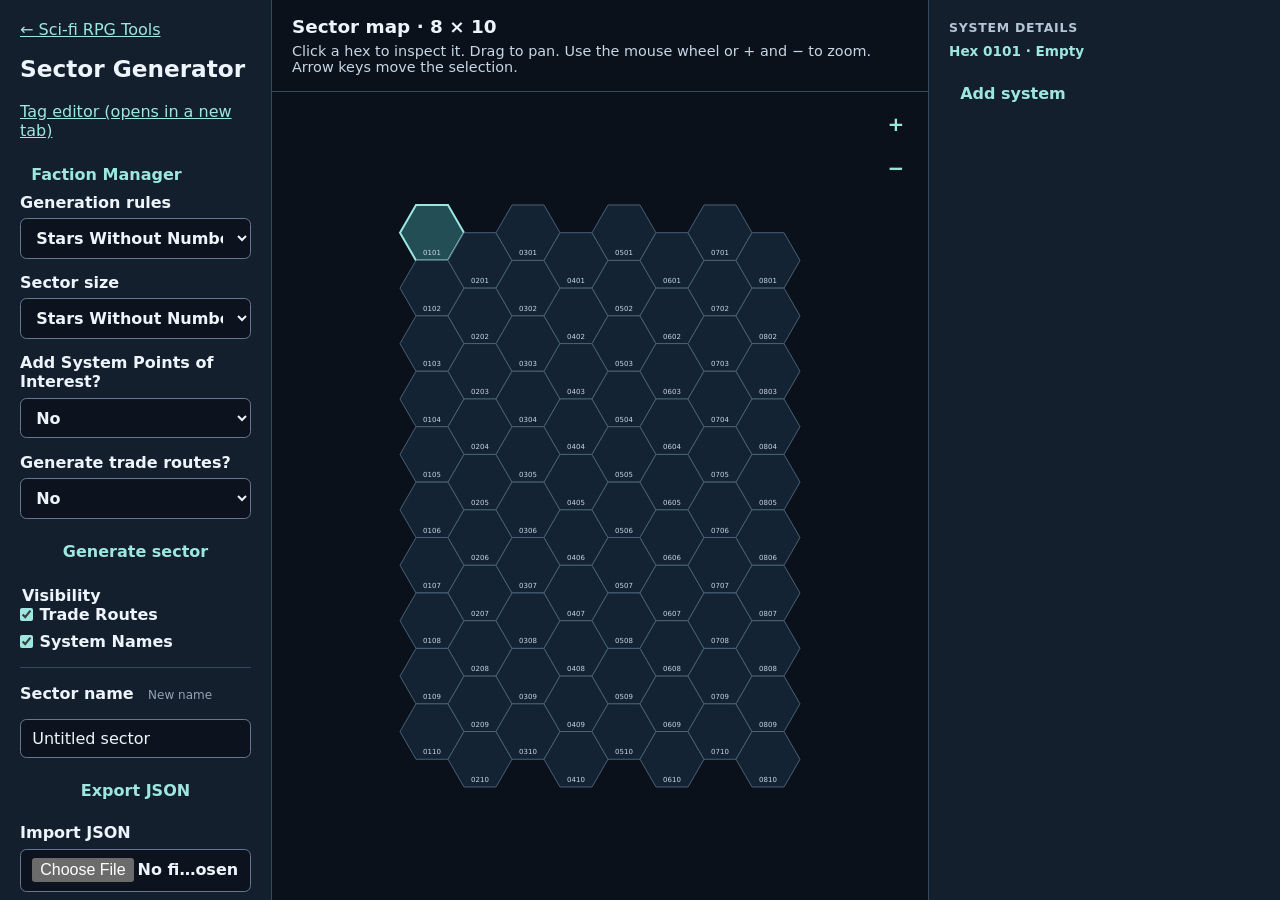
==== sector/index.html @ c00f1d6f "Preview shared faction editor and draft SWN turns" ====
<!doctype html>
<html lang="en">
<meta charset="utf-8">
<meta name="viewport" content="width=device-width, initial-scale=1">
<title>Sector Generator · Sci-fi-RPG-Tools</title>
<link rel="stylesheet" href="../style.css">
<script type="module" src="editor.js"></script>
<main class="sector-workspace">
  <aside class="sector-options" aria-labelledby="sector-title">
    <nav><a href="../">← Sci-fi RPG Tools</a></nav>
    <h1 id="sector-title">Sector Generator</h1>
    <p><a href="tags.html" target="_blank" rel="noopener">Tag editor (opens in a new tab)</a></p>
    <button type="button" id="faction-manager">Faction Manager</button>
    <form id="setup" class="panel">
      <label>Generation rules
        <select id="rules"><option value="swn-revised">Stars Without Number Revised</option><option value="perilous-void">The Perilous Void</option></select>
      </label>
      <label>Sector size
        <select id="size">
          <option value="swn">Stars Without Number · 8 × 10</option>
          <option value="traveller">Traveller subsector · 8 × 10</option>
          <option value="void">The Perilous Void · 10 × 10</option>
          <option value="custom">Custom</option>
        </select>
      </label>
      <fieldset id="custom" hidden aria-describedby="limits">
        <legend>Custom size</legend>
        <label>Width <input id="width" type="number" min="1" max="64" step="1" value="8" required></label>
        <label>Height <input id="height" type="number" min="1" max="64" step="1" value="10" required></label>
        <small id="limits">1–64 whole hexes per side.</small>
      </fieldset>
      <label id="density-control" hidden>Star count
        <select id="density" aria-describedby="density-help">
          <option value="fixed">Fixed · 21–30 stars</option>
          <option value="scaled">Standard SWN density · scale to map size</option>
        </select>
        <small id="density-help"></small>
      </label>
      <label>Add System Points of Interest?
        <select id="system-point-die" data-swn-only>
          <option value="0">No</option>
          <option value="4">D4</option>
          <option value="6">D6</option>
          <option value="8">D8</option>
          <option value="10">D10</option>
          <option value="20">D20</option>
        </select>
      </label>
      <label>Generate trade routes?
        <select id="generate-trade-routes" data-swn-only>
          <option value="no">No</option>
          <option value="yes">Yes</option>
        </select>
      </label>
      <label id="tpv-swn-tags-control" hidden><input id="tpv-swn-tags" type="checkbox"> Add SWN tags</label>
      <label id="tpv-start-control" hidden><input id="tpv-start" type="checkbox" checked> Starting sector</label>
      <button type="submit" id="generate-sector">Generate sector</button>
      <div id="replace-sector" hidden>
        <p>Replace the current sector with a new one?</p>
        <button type="button" id="confirm-generate">Replace and generate</button>
        <button type="button" id="cancel-generate">Cancel</button>
      </div>
      <p id="generation-status" role="status"></p>
    </form>
    <fieldset class="panel map-visibility">
      <legend>Visibility</legend>
      <label><input id="show-trade-routes" type="checkbox" checked> <span id="route-visibility-label">Trade Routes</span></label>
      <label><input id="show-system-names" type="checkbox" checked> System Names</label>
    </fieldset>
    <div class="panel sector-files">
      <div class="sector-name-heading">
        <label for="sector-name">Sector name</label>
        <button id="new-sector-name" type="button" aria-label="New name for sector">New name</button>
      </div>
      <input id="sector-name">
      <button type="button" id="export-sector">Export JSON</button>
      <label>Import JSON <input id="import-sector" type="file" accept=".json,application/json"></label>
      <p id="file-status" role="status"></p>
    </div>
    <p id="storage-message" role="status" hidden>Browser storage is unavailable. Your map may reset when you reload.</p>
  </aside>
  <section class="sector-map" aria-labelledby="map-title">
    <header class="sector-map-header">
      <h2 id="map-title">Sector map</h2>
      <button id="tpv-setting-overview" type="button" hidden>Setting Overview</button>
      <p id="map-help">Click a hex to inspect it. Drag to pan. Use the mouse wheel or + and − to zoom. Arrow keys move the selection.</p>
      <p id="trade-route-key" hidden></p>
    </header>
    <div id="sector-chart-layout">
      <div class="map-stage">
        <div class="map-window">
          <svg id="map" role="group" aria-labelledby="map-title" aria-describedby="map-help" xmlns="http://www.w3.org/2000/svg"></svg>
        </div>
        <div class="map-zoom" role="group" aria-label="Map zoom">
          <button id="zoom-in" type="button" aria-label="Zoom in">+</button>
          <button id="zoom-out" type="button" aria-label="Zoom out">−</button>
        </div>
      </div>
    </div>
    <section id="tpv-profile" hidden></section>
  </section>
  <aside class="sector-details" aria-labelledby="details-title">
    <h2 id="details-title">System details</h2>
    <output id="selection" aria-live="polite"></output>
    <section id="world" aria-label="Selected hex editor"></section>
    <section id="tpv-chart" hidden></section>
  </aside>
</main>
</html>
---- style.css ----
:root {
  color-scheme: dark;
  font-family: system-ui, sans-serif;
  color: #edf4fb;
  background: #0c131e;
}
body { margin: 0; }
main { width: min(92%, 74rem); margin: 2.5rem auto; }
.home { max-width: 48rem; padding-top: 7vh; }
h1 { font-size: clamp(2rem, 5vw, 3.3rem); margin: .75rem 0 1.5rem; }
h2 { margin: 0; font-size: 1.15rem; }
a { color: #9de7e1; }
.tool, .panel {
  border: 1px solid #34495c;
  border-radius: .85rem;
  background: #131f2d;
  padding: 1rem;
}
.tool { display: grid; gap: .65rem; max-width: 24rem; padding: 1.4rem; text-decoration: none; }
.tool strong { font-size: 1.3rem; }
.tool span { color: #c7d6e4; }
.tool:hover { border-color: #9de7e1; }
.panel, fieldset { display: flex; gap: 1rem; flex-wrap: wrap; align-items: end; }
fieldset { border: 1px solid #52667e; border-radius: .4rem; margin: 0; }
fieldset[hidden] { display: none; }
fieldset input { width: 4rem; }
label { display: grid; gap: .4rem; font-weight: 600; }
button, select, input { font: inherit; padding: .55rem .7rem; border-radius: .4rem; }
select, input { background: #0c131e; border: 1px solid #647991; color: inherit; max-width: 100%; }
.sector-workspace button {
  background: transparent;
  color: #9de7e1;
  border: 0;
  font-weight: 600;
  cursor: pointer;
}
.sector-workspace button:hover:enabled,
.sector-workspace button:focus-visible:enabled { background: #243e51; }
:focus-visible { outline: 3px solid #ffe1a0; outline-offset: 3px; }
output { color: #9de7e1; font-weight: 600; }
#map-help { color: #c7d6e4; font-size: .9rem; }
.map-window { overflow: auto; max-height: 66vh; background: #0a111b; border-radius: .35rem; }
svg { display: block; }
.hex { cursor: pointer; }
.hex polygon { stroke: #496176; fill: #142333; }
.hex text { fill: #c7d6e4; font-size: 7px; text-anchor: middle; dominant-baseline: central; pointer-events: none; }
.hex:hover polygon { fill: #243e51; }
.hex[aria-pressed="true"] polygon { fill: #234e56; stroke: #9de7e1; stroke-width: 2; }
#map .hex:focus { outline: none; }
.hex:focus-visible polygon { stroke: #ffe1a0; stroke-width: 3; }

#density-control[hidden] { display: none; }
#density-help { font-weight: 400; }
.hex circle { fill: #9de7e1; pointer-events: none; }
.hex.occupied polygon { fill: #1a3446; }
.hex.occupied[aria-pressed="true"] polygon { fill: #234e56; }

.sector-files { margin-top: 1rem; }
#file-status:empty { display: none; }
#world { margin-top: 1rem; display: grid; grid-template-columns: minmax(0, 1fr); gap: .65rem; justify-items: start; }
#world details { width: 100%; box-sizing: border-box; border: 1px solid #34495c; border-radius: .4rem; padding: .65rem; }
#world summary { cursor: pointer; font-weight: 700; }
#world .edit-field, .move-system { display: flex; flex-wrap: wrap; align-items: end; gap: .55rem; margin: .6rem 0; }
#world textarea { font: inherit; color: inherit; background: #0c131e; border: 1px solid #647991; border-radius: .4rem; padding: .55rem; width: min(26rem, 65vw); }
#world details > button, #world details > details { margin-top: .55rem; }
.move-system p { margin: 0; }

.panel > label, .panel > fieldset, .move-system > label, #world .edit-field > label {
  min-width: 0;
  max-width: 100%;
  box-sizing: border-box;
}
button, select, input, textarea { box-sizing: border-box; max-width: 100%; }
#world .edit-field, .move-system { max-width: 100%; }
#world { overflow-wrap: anywhere; }

@media (max-width: 480px) {
  .panel { display: grid; grid-template-columns: minmax(0, 1fr); }
  .panel label { grid-template-columns: minmax(0, 1fr); }
  .map-window { min-width: 0; }
}

.sector-workspace {
  display: grid;
  grid-template-columns: minmax(13rem, 17rem) minmax(0, 1fr) minmax(17rem, 22rem);
  width: 100%;
  height: 100dvh;
  margin: 0;
  background: #0a111b;
}
.sector-options, .sector-details {
  min-width: 0;
  overflow: auto;
  padding: 1.25rem;
  background: #131f2d;
}
.sector-options { border-inline-end: 1px solid #34495c; }
.sector-details { border-inline-start: 1px solid #34495c; }
.sector-options h1 { font-size: 1.45rem; margin: 1rem 0 1.25rem; }
.sector-options .panel {
  display: grid;
  grid-template-columns: minmax(0, 1fr);
  gap: .9rem;
  padding: 0;
  background: transparent;
  border: 0;
}
.sector-options .sector-files {
  border-top: 1px solid #34495c;
  border-radius: 0;
  padding-top: 1rem;
}
.sector-options label, #world label { min-width: 0; grid-template-columns: minmax(0, 1fr); }
#replace-sector p { margin-top: 0; }
#replace-sector button { margin-bottom: .4rem; }
#generation-status { margin: 0; }
#generation-status:empty { display: none; }
.sector-map {
  min-height: 0;
  display: grid;
  grid-template-rows: auto minmax(0, 1fr);
}
.sector-map-header {
  padding: 1rem 1.25rem;
  border-bottom: 1px solid #34495c;
}
.sector-map-header p { margin: .35rem 0 0; }
.map-stage { position: relative; min-width: 0; min-height: 0; }
.sector-map .map-window {
  position: absolute;
  inset: 0;
  display: flex;
  max-height: none;
  border-radius: 0;
  cursor: grab;
  user-select: none;
}
.sector-map .map-window.is-panning,
.sector-map .map-window.is-panning .hex { cursor: grabbing; }
.sector-map svg { flex: none; margin: auto; }
.map-zoom {
  position: absolute;
  inset-block-start: .75rem;
  inset-inline-end: .75rem;
  display: grid;
  gap: .3rem;
}
.map-zoom button {
  width: 2.5rem;
  height: 2.5rem;
  padding: 0;
  font-size: 1.25rem;
}
.map-zoom button:disabled { opacity: .55; cursor: default; }
.sector-details #selection { display: block; margin-top: .5rem; overflow-wrap: anywhere; }
.sector-details #world textarea { max-width: 100%; }

@media (max-width: 68rem) {
  .sector-workspace { grid-template-columns: 13rem minmax(0, 1fr) 17rem; }
  .sector-options, .sector-details { padding: 1rem; }
}

@media (max-width: 58rem) {
  .sector-workspace { grid-template-columns: minmax(0, 1fr); height: auto; }
  .sector-options, .sector-details { border-inline: 0; }
  .sector-map { height: 65vh; min-height: 20rem; }
}

#world h3 { margin: 0 0 .35rem; font-size: 1.45rem; }
#world small { color: #b5c5d4; }
:is(#world, .tpv-world-locations) .inspector-group { padding: 0; border: 0; border-radius: 0; }
:is(#world, .tpv-world-locations) .inspector-group summary {
  display: flex;
  align-items: baseline;
  gap: .5rem;
  padding: .6rem 0;
  border-bottom: 1px solid #34495c;
}
.inspector-group summary::before { content: "+"; color: #9de7e1; }
.inspector-group[open] summary::before { content: "−"; }
.inspector-group summary small { margin-inline-start: auto; font-weight: 400; }
.inspector-group ul { list-style: none; margin: 0; padding: 0; }
#world .inspector-entry {
  display: grid;
  gap: .2rem;
  width: 100%;
  padding: .7rem .55rem;
  border: 0;
  text-align: start;
  color: #edf4fb;
}
.inspector-entry small { font-weight: 400; }
#world .inspector-back { padding: .25rem .4rem; }
#world .inspector-fields { min-width: 0; width: 100%; }
#world .inspector-fields > button { margin: .4rem .4rem .4rem 0; }

#world .planet-tags { margin: 1rem 0; }
#world .planet-tags article + article {
  border-block-start: 1px solid #34495c;
  margin-block-start: 1rem;
}
#world .planet-tags h4 { margin: .8rem 0 .4rem; font-size: 1.1rem; }
#world .planet-tags h5 { margin: .85rem 0 .25rem; font-size: .9rem; }
#world .planet-tags p, #world .planet-tags ul { line-height: 1.55; margin: .35rem 0 .65rem; }
#world .planet-tags ul { padding-inline-start: 1.35rem; }
#world .planet-tags li + li { margin-block-start: .2rem; }

#world .edit-field.has-reroll {
  display: grid;
  grid-template-columns: auto minmax(0, 1fr);
  align-items: baseline;
  gap: .2rem .55rem;
}
#world .has-reroll :is(input, select) { grid-column: 1 / -1; min-width: 0; }
:is(#world, .tpv-world-locations) .reroll-action {
  justify-self: start;
  padding: .15rem .35rem;
  color: #92a3b3;
  font-size: .75rem;
  font-weight: 400;
}
:is(#world, .tpv-world-locations) .reroll-action:hover,
:is(#world, .tpv-world-locations) .reroll-action:focus-visible { color: #edf4fb; }

.sector-details > h2 {
  color: #b5c5d4;
  font-size: .78rem;
  font-weight: 600;
  letter-spacing: .06em;
  text-transform: uppercase;
}
.sector-details #selection { font-size: .85rem; }
#world h3 { font-size: 1.65rem; line-height: 1.2; }
#world .inspector-group summary span { font-size: 1.05rem; font-weight: 700; }
#world .inspector-group summary small { font-size: .75rem; }
#world .inspector-entry { font-size: .94rem; font-weight: 400; }
#world .inspector-entry small { font-size: .78rem; }
#world .inspector-controls > summary { font-size: .88rem; }

.inspector-header, .tpv-area-details {
  width: 100%;
  padding-bottom: .55rem;
  border-bottom: 1px solid #34495c;
}
.tpv-area-details { margin-bottom: .55rem; }
.inspector-commands {
  display: flex;
  flex-wrap: wrap;
  gap: .25rem;
  margin-block: .45rem;
}
#world .inspector-commands button { padding: .35rem .55rem; font-size: .85rem; }
#world .inspector-commands[hidden] { display: none; }
#world .inspector-commands button + button { border-inline-start: 1px solid #34495c; }
.inspector-status { margin: .35rem 0; font-size: .85rem; }
.inspector-status:empty { display: none; }
.inspector-attributes {
  display: grid;
  grid-template-columns: minmax(5.5rem, 2fr) minmax(0, 3fr);
  gap: .65rem .8rem;
  margin: .8rem 0 1rem;
  font-size: .9rem;
}
.inspector-attributes dt { font-weight: 600; }
.inspector-attributes dd { margin: 0; color: #c7d6e4; }
.inspector-description { white-space: pre-wrap; line-height: 1.55; font-size: .9rem; }
#world .inspector-fields .inspector-group + .inspector-group { margin-block-start: .65rem; }

.sector-name-heading { display: flex; align-items: baseline; flex-wrap: wrap; gap: .55rem; }
#new-sector-name { padding: .15rem .35rem; color: #92a3b3; font-size: .75rem; font-weight: 400; }

#world .reroll-action:disabled { opacity: .55; cursor: default; }

.trade-routes { pointer-events: none; }
.trade-routes line {
  stroke: #eab66d;
  stroke-width: 2;
  stroke-dasharray: 5 4;
}
#trade-route-key { color: #edc68f; font-size: .85rem; }

.sector-options .map-visibility { margin-top: 1rem; gap: .55rem 1rem; }
.map-visibility legend { font-weight: 600; }
.map-visibility label, #tpv-start-control:not([hidden]), #tpv-swn-tags-control:not([hidden]) { display: flex; align-items: center; }
.map-visibility input, #tpv-start, #tpv-swn-tags { width: auto; margin: 0; accent-color: #9de7e1; }
.hex-system-name { pointer-events: none; }
.hex-system-name div {
  overflow: hidden;
  text-overflow: ellipsis;
  white-space: nowrap;
  text-align: center;
  color: #edf4fb;
  font-size: 8px;
  line-height: 11px;
  text-shadow: 0 1px 2px #0c131e;
}
.hide-system-names .hex-system-name,
.hide-trade-routes .trade-routes { display: none; }

.trade-routes .highlighted-route { stroke: #ffe1a0; stroke-width: 4; }
.inspector-trade-routes { list-style: none; padding: 0; }
.inspector-trade-routes li + li { margin-top: .45rem; }
.trade-route-actions { display: flex; gap: .25rem; }
.trade-route-actions button { font-size: .85rem; }

.sector-options label[hidden], .tpv-map [hidden] { display: none; }
#sector-chart-layout:not([hidden]) {
  min-height: 0;
  display: grid;
  grid-template-rows: minmax(0, 1fr);
}
.tpv-map:has(#sector-chart-layout[hidden]) { grid-template-rows: minmax(0, 1fr); }
#world:has(> .tpv-jump-routes) { margin-top: .55rem; gap: .45rem; }
#world:has(> .tpv-jump-routes) > :is(h3, p) { margin: 0; }
.tpv-jump-routes h4 { margin: .35rem 0 .55rem; }
#tpv-chart {
  max-height: 50vh;
  overflow: auto;
  margin-top: .65rem;
  border-top: 1px solid #52667e;
}
#tpv-chart h3 { margin: .65rem 0 .35rem; }
#tpv-chart table { width: 100%; border-collapse: collapse; text-align: start; }
#tpv-chart td, #tpv-chart th { padding: .35rem; border-bottom: 1px solid #34495c; }
#tpv-profile { min-height: 0; overflow: auto; }
#tpv-chart tr:has(button[aria-current="true"]) { background: #233e50; }
#tpv-chart tr:has(button[aria-current="true"]) td:first-child { box-shadow: inset 3px 0 #9de7e1; }
.tpv-feature-mark { pointer-events: none; }
#tpv-profile { padding: 1rem; }
.tpv-map table { width: 100%; border-collapse: collapse; text-align: left; }
.tpv-map td, .tpv-map th { border-bottom: 1px solid #34495c; padding: .4rem; }
.tpv-orbits {
  display: flex;
  overflow-x: auto;
  margin-block: 1rem;
  background: radial-gradient(ellipse at left, #36285b, #0a111b 65%);
}
.tpv-orbits section { flex: 1 0 6.8rem; border-right: 1px dashed #52667e; padding: .5rem; }
.tpv-orbits h3 { font-size: .85rem; margin: .25rem 0 .75rem; }
.tpv-orbit-marker { display: grid; justify-items: center; gap: .35rem; width: 100%; overflow-wrap: anywhere; }
.tpv-body { display: block; width: 2rem; aspect-ratio: 1; border-radius: 50%; }
.tpv-planet, .tpv-moon {
  background:
    radial-gradient(circle at 28% 24%, #ffffffa6, transparent 43%),
    radial-gradient(circle at 30% 28%, transparent 30%, #080b19e8 94%),
    var(--world-colour, #518097);
  box-shadow: inset -.2rem -.2rem .4rem #111827;
}
.tpv-size-tiny { width: .8rem; }
.tpv-size-small { width: 1.15rem; }
.tpv-size-medium { width: 1.65rem; }
.tpv-size-large { width: 2.25rem; }
.tpv-size-huge { width: 2.8rem; }
.tpv-giant { width: 3.3rem; background: repeating-linear-gradient(15deg, #c28052, #f3c88c 5px, #6f484c 10px); }
/* Draw the station's solar wings and docking hub as a compact illustration. */
.tpv-station {
  position: relative;
  width: 3.35rem;
  aspect-ratio: 2;
  border-radius: 0;
  background: linear-gradient(#b4c7d4, #506b80) center / 94% 12% no-repeat;
}
.tpv-station::before {
  content: "";
  position: absolute;
  inset: 27% 0;
  background:
    repeating-linear-gradient(90deg, transparent 0 4px, #a2cde0 4px 5px),
    linear-gradient(#6387ad, #263e76);
  clip-path: polygon(0 0, 34% 0, 34% 100%, 0 100%, 0 0,
    66% 0, 100% 0, 100% 100%, 66% 100%, 66% 0);
}
.tpv-station::after {
  content: "";
  position: absolute;
  inset: 3% 36%;
  border-radius: 38%;
  border: 1px solid #ced8df;
  background:
    linear-gradient(#a6e8ff, #a6e8ff) center / 46% 13% no-repeat,
    linear-gradient(110deg, #dce7eb, #5e788a 52%, #243547);
}
.tpv-ringed { position: relative; }
.tpv-ringed::before,
.tpv-ringed::after {
  content: "";
  position: absolute;
  inset: 32% -24%;
  border: 2px solid #dcc7a8;
  border-radius: 50%;
  transform: rotate(-22deg);
  pointer-events: none;
}
.tpv-ringed::before { clip-path: polygon(0 0, 20% 0, 20% 100%, 0 100%, 0 0,
  80% 0, 100% 0, 100% 100%, 80% 100%, 80% 0); }
.tpv-ringed::after { clip-path: inset(50% 0 0); }
.tpv-multiple-rings::before,
.tpv-multiple-rings::after { border: 3px double #dcc7a8; }
.tpv-asteroid { background: radial-gradient(circle at 20% 30%, #8fa1ae 14%, transparent 16%),
  radial-gradient(circle at 62% 46%, #8791a2 19%, transparent 21%),
  radial-gradient(circle at 35% 72%, #586471 13%, transparent 15%); }
.tpv-phenomenon { border: 3px dotted #bd9ff5; box-shadow: 0 0 .7rem #ac75e3; }
.hex.tpv-nebula-coverage:not([aria-pressed="true"]) polygon { fill: #302452; }
.hex[data-system-status="Wild"] { --tpv-system-fill: #1a3446; }
.hex[data-system-status="Frontier"] { --tpv-system-fill: #254b63; }
.hex[data-system-status="Core"] { --tpv-system-fill: #30627f; }
.hex.occupied[data-system-status] polygon { fill: var(--tpv-system-fill); }
.tpv-orbit-star { background: radial-gradient(circle at 50% 75%, #bd713a, transparent 55%); }
.trade-routes .tpv-jump-1 line, .trade-routes .tpv-jump-2 { stroke-dasharray: none; }


:is(#world .tpv-detail-fields, .tpv-world-locations) .inspector-group summary span { font-size: 1.15rem; }
:is(#world .tpv-detail-fields, .tpv-world-locations) dd > small {
  display: block;
  margin-top: .25rem;
  line-height: 1.4;
}
:is(#world .tpv-detail-fields, .tpv-world-locations) dd { overflow-wrap: anywhere; }

:is(#world .tpv-detail-fields, .tpv-world-locations) h4 { margin: 1.15rem 0 .25rem; font-size: 1.4rem; }

.tpv-planet-station {
  position: relative;
  display: grid;
  place-items: center;
  min-width: 4.25rem;
  min-height: 2.6rem;
  padding-inline: .6rem;
}
.tpv-planet-station::before {
  content: "";
  position: absolute;
  inset: 18% 3%;
  border: 1px dashed #9db4c7;
  border-radius: 50%;
  transform: rotate(-22deg);
}
.tpv-planet-station > .tpv-station {
  position: absolute;
  inset: 8% 0 auto auto;
  width: 1.65rem;
  transform: rotate(-22deg);
}

.hex .tpv-home-ring { fill: none; stroke: #f1cc87; stroke-width: 1; }
.tpv-setting-society {
  margin-block: 1rem;
  padding: .75rem;
  border: 1px solid #52667e;
  border-radius: .4rem;
  background-color: #15273b;
}
.tpv-setting-society:nth-child(even of .tpv-setting-society) { background-color: #203b53; }
#tpv-profile label { margin-block: .5rem; }

.hex .tpv-presence-ring { fill: none; stroke: #f1cc87; stroke-width: 1; }
.hex .tpv-presence-frontier { stroke-dasharray: 2 2; }

.tpv-world-globe {
  max-width: 52rem;
  margin: .75rem auto 1.5rem;
}
.tpv-world-globe svg { width: 100%; height: auto; }
.tpv-world-globe circle {
  fill: color-mix(in srgb, var(--globe-colour, #518eed) 26%, #101b2a);
  stroke: #7797b4;
  stroke-width: 1.5;
}
.tpv-world-globe polygon { fill: none; stroke: #a1bbd2; stroke-opacity: .45; stroke-width: .7; }
.tpv-world-globe .tpv-globe-site { fill: #9de7e1; stroke: #d4f9f6; stroke-opacity: 1; }
.tpv-world-globe text {
  fill: #101b2a;
  font-size: 11px;
  font-weight: 700;
  text-anchor: middle;
  dominant-baseline: central;
}
.tpv-world-globe ol {
  display: flex;
  flex-wrap: wrap;
  justify-content: center;
  gap: .35rem 2rem;
  padding-inline: 1.5rem;
  margin-block: 0;
}

.tpv-globe-target { cursor: pointer; }
.tpv-world-globe .tpv-globe-target:hover polygon,
.tpv-world-globe .tpv-globe-target:focus-visible polygon { fill: #fff1ae; stroke: white; stroke-width: 2; }

.tpv-pointcrawl {
  width: min(100%, 38rem);
  max-height: 23rem;
  margin: 1rem auto;
  border: 1px solid #34495c;
  border-radius: .5rem;
  background: #101b2a;
}
.tpv-pointcrawl line { stroke: #7797b4; stroke-width: 2; }
.tpv-pointcrawl rect { fill: #223b53; stroke: #9de7e1; }
.tpv-pointcrawl text {
  fill: #e4effa;
  font-size: 12px;
  font-weight: 700;
  text-anchor: middle;
  dominant-baseline: central;
}

.tpv-pointcrawl-layout {
  display: grid;
  grid-template-columns: minmax(9rem, 13rem) minmax(0, 38rem);
  justify-content: center;
  gap: 1rem;
  margin-block: 1rem;
}
.tpv-pointcrawl-choices { display: grid; align-content: start; gap: .25rem; }
.tpv-pointcrawl-choices button { text-align: start; }
.tpv-pointcrawl-choices button[aria-pressed="true"] { background: #243e51; }
.tpv-pointcrawl-layout .tpv-pointcrawl { margin: 0; }
@media (max-width: 38rem) {
  .tpv-pointcrawl-layout { grid-template-columns: minmax(0, 1fr); }
}

.tpv-breadcrumb ol {
  display: flex;
  flex-wrap: wrap;
  align-items: center;
  list-style: none;
  padding: 0;
  margin: 0 0 .5rem;
}
.tpv-breadcrumb li { display: flex; align-items: center; }
.tpv-breadcrumb li + li::before { content: "›" / ""; color: #a2b5c8; }
.sector-workspace .tpv-breadcrumb button { padding: .35rem .65rem; }
.sector-workspace .tpv-breadcrumb button[aria-current="page"] { color: #e4effa; }

.inspector-group ul.tpv-swn-tag-hooks { list-style: disc; padding-inline-start: 1.5rem; margin-block: .25rem .75rem; }

/* Match the system tag heading to the satellite table heading. */
#tpv-profile > .tpv-system-tags > details > summary > span {
  font-size: 1em;
  font-weight: 700;
}
.tpv-swn-tag-row > details > summary { cursor: pointer; }
#tpv-profile .tpv-system-tags .tpv-swn-tag-row > details > summary {
  padding-inline-start: calc(.4rem + .7rem);
}
.tpv-swn-tags .tpv-swn-tag-row > details > summary::before {
  content: none;
}
:is(#world .tpv-detail-fields, .tpv-world-locations) .tpv-swn-tag-row > details > summary > span {
  font-size: .9rem;
  font-weight: 600;
  color: #9de7e1;
}

.sector-workspace .tpv-swn-tags > summary .tpv-inline-tag-edit {
  color: #aab9c8;
  font-size: .8rem;
  font-weight: 500;
  min-height: 0;
  padding: .2rem .35rem;
}

:is(#world, .tpv-world-locations) .tpv-swn-tag-controls.edit-field.has-reroll {
  display: grid;
  grid-template-columns: auto auto minmax(0, 1fr);
  align-items: baseline;
  gap: .2rem .55rem;
  margin: .6rem 0;
}
.tpv-swn-tag-controls select { grid-column: 1 / -1; width: 100%; min-width: 0; }
.tpv-swn-tag-controls button { justify-self: start; }
.tpv-swn-tag-controls button:disabled { opacity: .5; }

.tpv-world-globe .tpv-globe-coverage { fill: #517a94; stroke: #a9d7e8; stroke-opacity: .9; }
.tpv-site-editor, .tpv-site-actions, .tpv-site-list li {
  display: flex;
  flex-wrap: wrap;
  align-items: center;
  gap: .35rem;
}
.tpv-site-editor { margin-block: .75rem; }
.tpv-site-list { list-style: none; padding: 0; }
.tpv-site-list li {
  justify-content: space-between;
  border-bottom: 1px solid #34495c;
}
.tpv-site-list button { text-align: start; }
.tpv-site-actions button { font-size: .85rem; }
.tpv-community-map { overflow-x: auto; margin-block: 1rem; }
.tpv-community-map svg { width: min(100%, 48rem); min-width: 22rem; }
.tpv-community-map line { stroke: #648ca3; stroke-width: 3; }
.sector-workspace .tpv-community-map button {
  display: grid;
  place-content: center;
  width: 100%;
  height: 100%;
  background: #172c3e;
  border: 1px solid #58768d;
  font-size: .85rem;
  padding: .25rem;
}
.tpv-community-map small { color: #c4d2df; }

.tpv-world-site-heading {
  display: flex;
  flex-wrap: wrap;
  align-items: center;
  gap: .5rem 1rem;
  margin-block: .5rem;
}
.tpv-world-site-heading h3, .tpv-world-site-heading .tpv-site-editor { margin: 0; }
.tpv-world-site-table th:first-child, .tpv-world-site-table th:last-child { width: 1%; }
.tpv-place-areas th:last-child { width: auto; }
.tpv-settlement-places td:last-child button { white-space: nowrap; }
.tpv-world-site-table td:last-child .tpv-site-actions { flex-wrap: nowrap; }
.tpv-world-site-table td button { text-align: start; }
.tpv-site-selected { background: #233e50; }
.tpv-selected-site { margin-bottom: 1rem; border-bottom: 1px solid #52667e; }

.tpv-world-globe-with-station {
  display: grid;
  grid-template-columns: minmax(5rem, 10rem) minmax(0, 1fr);
  align-items: center;
  gap: .6rem;
  max-width: 62rem;
}
.sector-workspace .tpv-world-station {
  display: grid;
  justify-items: center;
  gap: .25rem;
  min-width: 0;
  overflow-wrap: anywhere;
}
.tpv-world-station svg { display: block; width: 100%; height: auto; }
.tpv-world-locations > .tpv-selected-site:not([hidden]) {
  width: min(100%, 48rem);
  margin: 1rem 0 0;
  padding-block: .75rem;
  border-block: 1px solid #52667e;
}
.tpv-world-locations > .tpv-selected-site h3 { margin: 0; }

.tpv-site-type {
  display: inline-flex;
  align-items: center;
  gap: .5rem;
}
.tpv-site-type svg {
  flex: none;
  width: 1.5rem;
  height: 1.5rem;
}
.tpv-site-trace {
  fill: none;
  stroke: #76caff;
  stroke-width: 1.25;
  stroke-linecap: round;
  stroke-linejoin: round;
  filter: drop-shadow(0 0 2px #3899ee);
}


.tpv-site-visual {
  display: grid;
  grid-template-columns: clamp(7rem, 18%, 16rem) minmax(0, 1fr);
  align-items: start;
  gap: 1rem;
}
.tpv-site-illustration {
  display: grid;
  place-items: center;
  min-height: 9rem;
}
.tpv-site-illustration .tpv-site-trace {
  width: min(76%, 10rem);
  height: auto;
  stroke-width: .65;
  filter: drop-shadow(0 0 5px #3899ee);
}
.tpv-site-visual > .tpv-pointcrawl-layout { min-width: 0; }
@media (max-width: 42rem) {
  .tpv-site-visual { grid-template-columns: minmax(0, 1fr); }
  .tpv-site-illustration { justify-items: start; min-height: 0; }
  .tpv-site-illustration .tpv-site-trace { width: 5rem; }
}

.faction-controls { display: flex; flex-wrap: wrap; gap: .5rem; margin-block: 1rem; }
.faction-controls [aria-pressed="true"] { background: #233e50; }
.faction-manager { display: grid; gap: .65rem; }
.faction-manager > button { justify-self: start; }
.faction-manager details { border-block-start: 1px solid #34495c; padding: .6rem 0; }
.faction-manager summary { cursor: pointer; }
.faction-form { display: grid; grid-template-columns: repeat(auto-fit, minmax(min(100%, 12rem), 1fr)); gap: .5rem 1rem; }
.faction-manager label { display: grid; gap: .3rem; }
.faction-manager textarea { min-height: 6rem; }
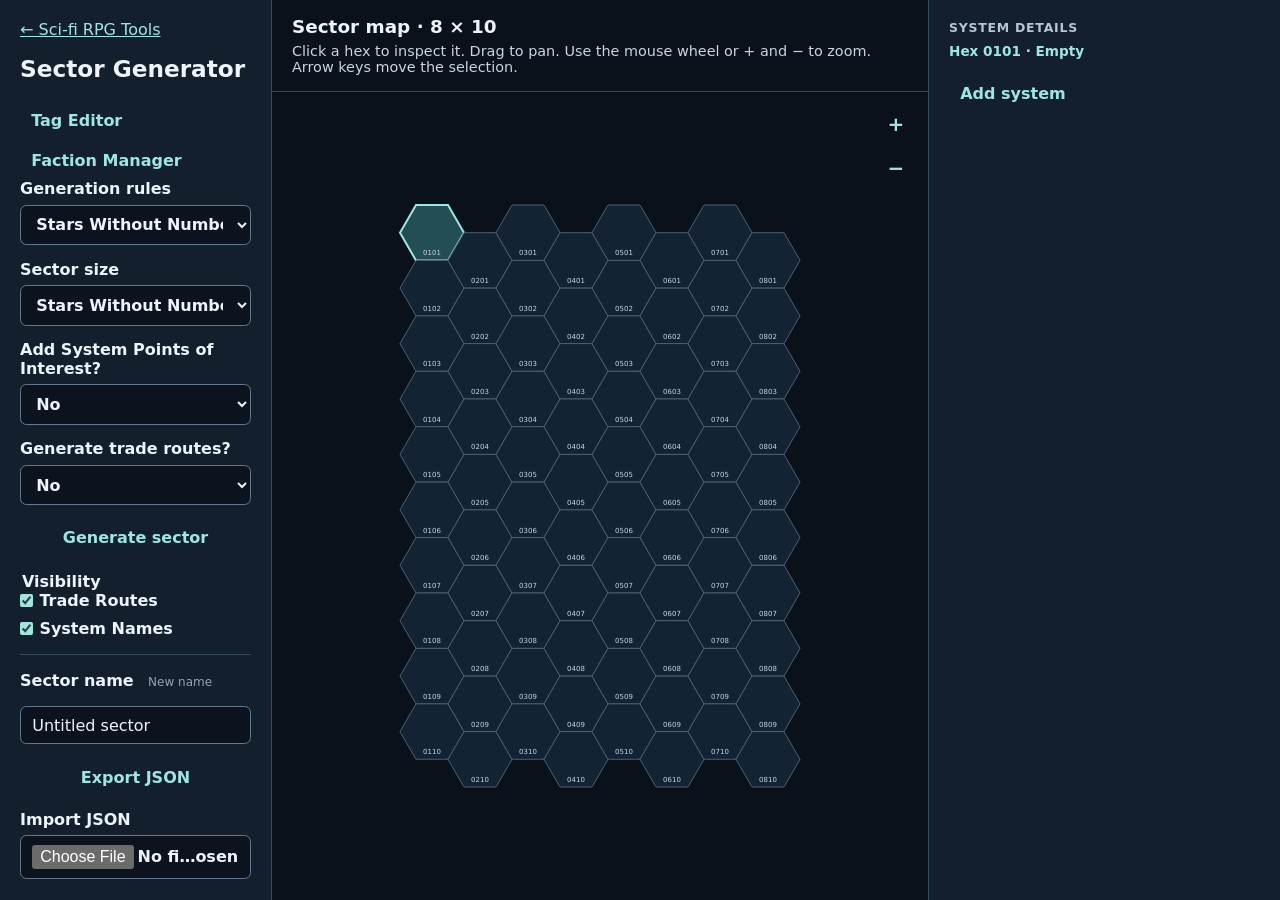
==== commit 80caca58: "Show SWN faction tag details and align Settings shortcuts" ====
--- a/sector/index.html
+++ b/sector/index.html
@@ -9,8 +9,10 @@
   <aside class="sector-options" aria-labelledby="sector-title">
     <nav><a href="../">← Sci-fi RPG Tools</a></nav>
     <h1 id="sector-title">Sector Generator</h1>
-    <p><a href="tags.html" target="_blank" rel="noopener">Tag editor (opens in a new tab)</a></p>
-    <button type="button" id="faction-manager">Faction Manager</button>
+    <nav class="sector-shortcuts" aria-label="Sector shortcuts">
+      <a class="sector-shortcut" href="tags.html" target="_blank" rel="noopener" aria-label="Tag Editor (opens in a new tab)">Tag Editor</a>
+      <button type="button" id="faction-manager">Faction Manager</button>
+    </nav>
     <form id="setup" class="panel">
       <label>Generation rules
         <select id="rules"><option value="swn-revised">Stars Without Number Revised</option><option value="perilous-void">The Perilous Void</option></select>
@@ -82,7 +84,6 @@
   <section class="sector-map" aria-labelledby="map-title">
     <header class="sector-map-header">
       <h2 id="map-title">Sector map</h2>
-      <button id="tpv-setting-overview" type="button" hidden>Setting Overview</button>
       <p id="map-help">Click a hex to inspect it. Drag to pan. Use the mouse wheel or + and − to zoom. Arrow keys move the selection.</p>
       <p id="trade-route-key" hidden></p>
     </header>
--- a/style.css
+++ b/style.css
@@ -25,9 +25,9 @@
 fieldset[hidden] { display: none; }
 fieldset input { width: 4rem; }
 label { display: grid; gap: .4rem; font-weight: 600; }
-button, select, input { font: inherit; padding: .55rem .7rem; border-radius: .4rem; }
+button, select, input, .sector-shortcut { font: inherit; padding: .55rem .7rem; border-radius: .4rem; }
 select, input { background: #0c131e; border: 1px solid #647991; color: inherit; max-width: 100%; }
-.sector-workspace button {
+.sector-workspace button, .sector-shortcut {
   background: transparent;
   color: #9de7e1;
   border: 0;
@@ -35,7 +35,8 @@
   cursor: pointer;
 }
 .sector-workspace button:hover:enabled,
-.sector-workspace button:focus-visible:enabled { background: #243e51; }
+.sector-workspace button:focus-visible:enabled,
+.sector-shortcut:hover, .sector-shortcut:focus-visible { background: #243e51; }
 :focus-visible { outline: 3px solid #ffe1a0; outline-offset: 3px; }
 output { color: #9de7e1; font-weight: 600; }
 #map-help { color: #c7d6e4; font-size: .9rem; }
@@ -96,6 +97,8 @@
 }
 .sector-options { border-inline-end: 1px solid #34495c; }
 .sector-details { border-inline-start: 1px solid #34495c; }
+.sector-shortcuts { display: grid; justify-items: start; gap: .25rem; }
+.sector-shortcut { text-decoration: none; }
 .sector-options h1 { font-size: 1.45rem; margin: 1rem 0 1.25rem; }
 .sector-options .panel {
   display: grid;
@@ -194,16 +197,16 @@
 #world .inspector-fields { min-width: 0; width: 100%; }
 #world .inspector-fields > button { margin: .4rem .4rem .4rem 0; }
 
-#world .planet-tags { margin: 1rem 0; }
-#world .planet-tags article + article {
+:is(#world, #tpv-chart) .planet-tags { margin: 1rem 0; }
+:is(#world, #tpv-chart) .planet-tags article + article {
   border-block-start: 1px solid #34495c;
   margin-block-start: 1rem;
 }
-#world .planet-tags h4 { margin: .8rem 0 .4rem; font-size: 1.1rem; }
-#world .planet-tags h5 { margin: .85rem 0 .25rem; font-size: .9rem; }
-#world .planet-tags p, #world .planet-tags ul { line-height: 1.55; margin: .35rem 0 .65rem; }
-#world .planet-tags ul { padding-inline-start: 1.35rem; }
-#world .planet-tags li + li { margin-block-start: .2rem; }
+:is(#world, #tpv-chart) .planet-tags h4 { margin: .8rem 0 .4rem; font-size: 1.1rem; }
+:is(#world, #tpv-chart) .planet-tags h5 { margin: .85rem 0 .25rem; font-size: .9rem; }
+:is(#world, #tpv-chart) .planet-tags p, :is(#world, #tpv-chart) .planet-tags ul { line-height: 1.55; margin: .35rem 0 .65rem; }
+:is(#world, #tpv-chart) .planet-tags ul { padding-inline-start: 1.35rem; }
+:is(#world, #tpv-chart) .planet-tags li + li { margin-block-start: .2rem; }
 
 #world .edit-field.has-reroll {
   display: grid;
@@ -695,3 +698,51 @@
 .faction-form { display: grid; grid-template-columns: repeat(auto-fit, minmax(min(100%, 12rem), 1fr)); gap: .5rem 1rem; }
 .faction-manager label { display: grid; gap: .3rem; }
 .faction-manager textarea { min-height: 6rem; }
+.faction-profile-fields { display: flex; flex-wrap: wrap; align-items: start; }
+.faction-profile-fields > label { flex: 1 1 12rem; min-width: 0; }
+.faction-profile-fields > label:has(input[type="number"]) { flex: 0 1 6rem; }
+.faction-profile-fields :is(input, textarea, select) { min-width: 0; width: 100%; }
+.faction-profile-fields .faction-name-field { flex-basis: 15rem; }
+.faction-profile-fields .faction-goal-field { flex: 1 1 min(100%, 24rem); }
+.faction-manager textarea {
+  font: inherit;
+  color: inherit;
+  background: #0c131e;
+  border: 1px solid #647991;
+  border-radius: .4rem;
+  padding: .55rem .7rem;
+  resize: vertical;
+}
+.faction-profile-fields .faction-goal-field textarea { min-height: 3.5rem; }
+.faction-tag-field {
+  flex: 1 1 12rem;
+  min-width: 0;
+  position: relative;
+}
+.faction-tag-field > button {
+  position: absolute;
+  inset-block-start: .35rem;
+  inset-inline-end: 0;
+  padding: .1rem .25rem;
+}
+.tpv-orbit-home { position: relative; display: inline-flex; align-items: center; }
+.tpv-home-squares {
+  position: absolute;
+  inset-inline-start: calc(100% + .25rem);
+  display: grid;
+  gap: .15rem;
+}
+.tpv-home-square { width: .55rem; height: .55rem; background: var(--faction-colour); }
+.faction-controls .faction-roster-button {
+  border: 1px solid var(--faction-colour);
+  color: var(--faction-colour);
+}
+.faction-controls .faction-roster-button[aria-pressed="true"] {
+  background: var(--faction-colour);
+  color: #0c131e;
+}
+.faction-profile-fields .faction-name-field { flex: 1 1 17rem; min-width: 0; }
+.faction-name-actions { display: flex; flex-wrap: wrap; }
+.faction-name-actions button { padding: .35rem .4rem; }
+.faction-home-fields { display: grid; grid-template-columns: repeat(auto-fit, minmax(min(100%, 16rem), 1fr)); gap: 0 1rem; }
+.faction-home-fields select { width: 100%; min-width: 0; }
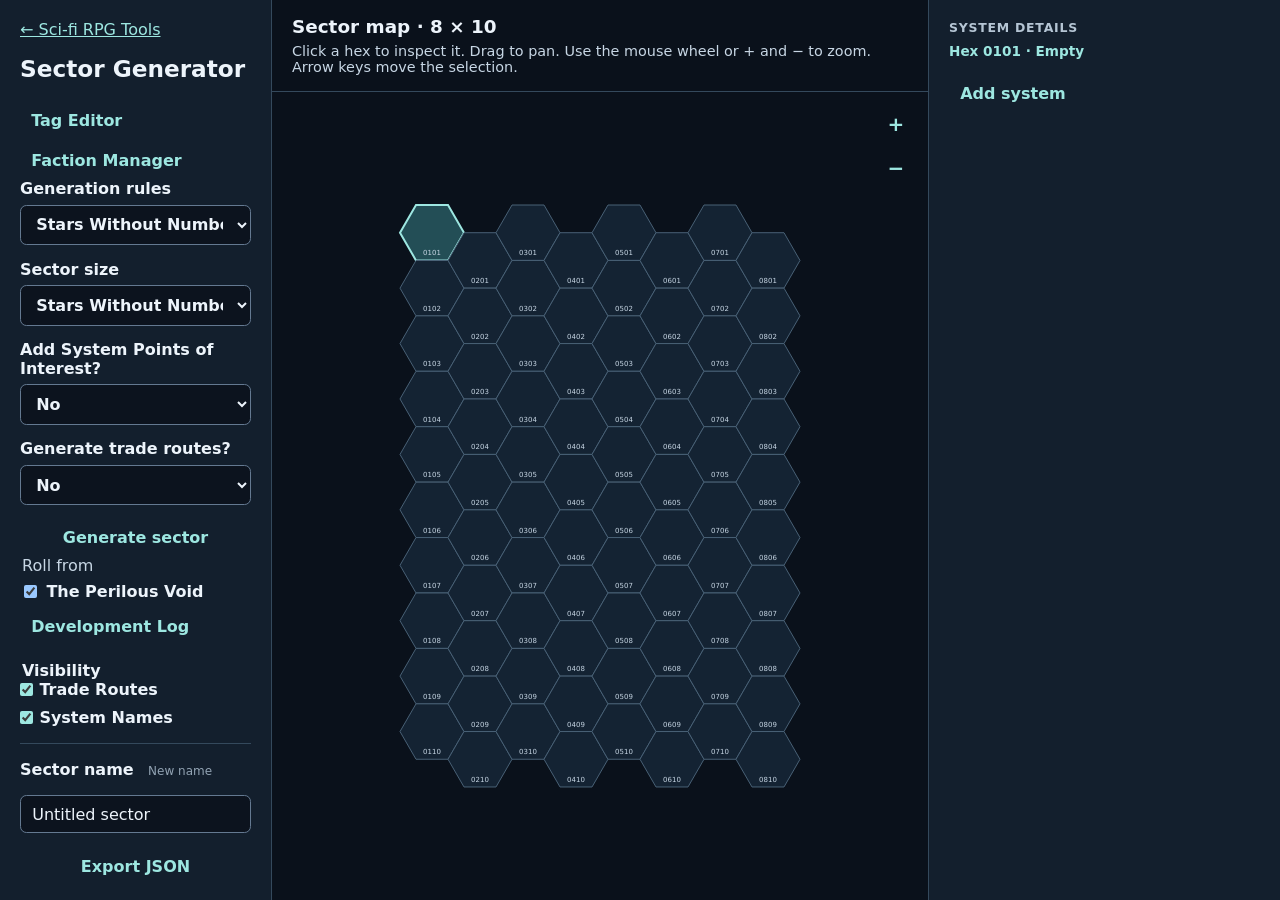
==== commit 1dd2982e: "Add TPV development generator and campaign logs" ====
--- a/sector/index.html
+++ b/sector/index.html
@@ -64,6 +64,8 @@
       </div>
       <p id="generation-status" role="status"></p>
     </form>
+    <div id="development-settings"></div>
+    <button type="button" id="open-development-log">Development Log</button>
     <fieldset class="panel map-visibility">
       <legend>Visibility</legend>
       <label><input id="show-trade-routes" type="checkbox" checked> <span id="route-visibility-label">Trade Routes</span></label>
--- a/style.css
+++ b/style.css
@@ -445,7 +445,27 @@
   transform: rotate(-22deg);
 }
 
-.hex .tpv-home-ring { fill: none; stroke: #f1cc87; stroke-width: 1; }
+#map .hex .chart-faction-stripes { stroke: none; opacity: .38; pointer-events: none; }
+#map .hex[data-system-status="Core"] .chart-faction-stripes { opacity: .64; }
+#map .hex[data-system-status="Wild"] .chart-faction-stripes { opacity: .18; }
+.chart-faction-tooltip {
+  position: fixed;
+  z-index: 10;
+  pointer-events: none;
+  box-sizing: border-box;
+  max-width: min(18rem, calc(100vw - 16px));
+  padding: .55rem .7rem;
+  border: 1px solid #496176;
+  border-radius: .4rem;
+  background: #142333;
+  color: #edf4fb;
+  font-size: .85rem;
+  overflow-wrap: anywhere;
+}
+.chart-faction-tooltip strong { display: block; margin-bottom: .3rem; }
+.chart-faction-tooltip ul { margin: .2rem 0 0; padding: 0; list-style: none; }
+.chart-faction-tooltip li { display: flex; align-items: baseline; gap: .4rem; }
+.chart-faction-tooltip li span { flex: 0 0 .55rem; height: .55rem; }
 .tpv-setting-society {
   margin-block: 1rem;
   padding: .75rem;
@@ -456,8 +476,6 @@
 .tpv-setting-society:nth-child(even of .tpv-setting-society) { background-color: #203b53; }
 #tpv-profile label { margin-block: .5rem; }
 
-.hex .tpv-presence-ring { fill: none; stroke: #f1cc87; stroke-width: 1; }
-.hex .tpv-presence-frontier { stroke-dasharray: 2 2; }
 
 .tpv-world-globe {
   max-width: 52rem;
@@ -746,3 +764,69 @@
 .faction-name-actions button { padding: .35rem .4rem; }
 .faction-home-fields { display: grid; grid-template-columns: repeat(auto-fit, minmax(min(100%, 16rem), 1fr)); gap: 0 1rem; }
 .faction-home-fields select { width: 100%; min-width: 0; }
+
+.home .tool + .tool { margin-block-start: 1rem; }
+.development-standalone {
+  display: grid;
+  grid-template-columns: minmax(15rem, 20rem) minmax(0, 1fr);
+  gap: 1rem;
+  align-items: start;
+}
+.development-controls, .development-output {
+  display: grid;
+  gap: .75rem;
+  min-width: 0;
+}
+.development-standalone > * {
+  background: #131f2d;
+  border: 1px solid #34495c;
+  border-radius: .85rem;
+  padding: 1rem;
+}
+.development-controls > div { display: grid; gap: .65rem; }
+.development-controls [hidden] { display: none; }
+.development-output > p:empty, .development-controls > section:empty { display: none; }
+.development-books {
+  display: grid;
+  gap: .35rem;
+  padding: .45rem 0;
+  border: 0;
+  margin: 0;
+}
+.development-books legend { color: #c7d6e4; }
+.development-books label, .development-output details label {
+  display: flex;
+  align-items: center;
+  gap: .4rem;
+}
+.development-books input, .development-output details input { width: auto; }
+.development-output h2 { margin-block: .25rem; }
+.development-output label { margin-block: .5rem; }
+.development-output textarea {
+  width: 100%;
+  resize: vertical;
+  font: inherit;
+  padding: .55rem;
+  color: inherit;
+  background: #0c131e;
+  border: 1px solid #647991;
+  border-radius: .4rem;
+}
+.development-page button {
+  color: #9de7e1;
+  background: #192b3d;
+  border: 1px solid #496176;
+  cursor: pointer;
+}
+.development-page button:hover { background: #243e51; }
+.development-output button { margin: .25rem .35rem .25rem 0; }
+.development-prompts { padding-inline-start: 1.2rem; }
+.development-prompts li { margin-block: .35rem; }
+.development-prompts small { color: #bdccda; }
+.development-record { white-space: pre-wrap; overflow-wrap: anywhere; }
+.development-log { margin-block: .8rem; }
+.development-log details { margin-inline-start: .6rem; }
+.profile-development { border-block-end: 1px solid #496176; padding-block-end: .8rem; }
+@media (max-width: 43rem) {
+  .development-standalone { grid-template-columns: 1fr; }
+}
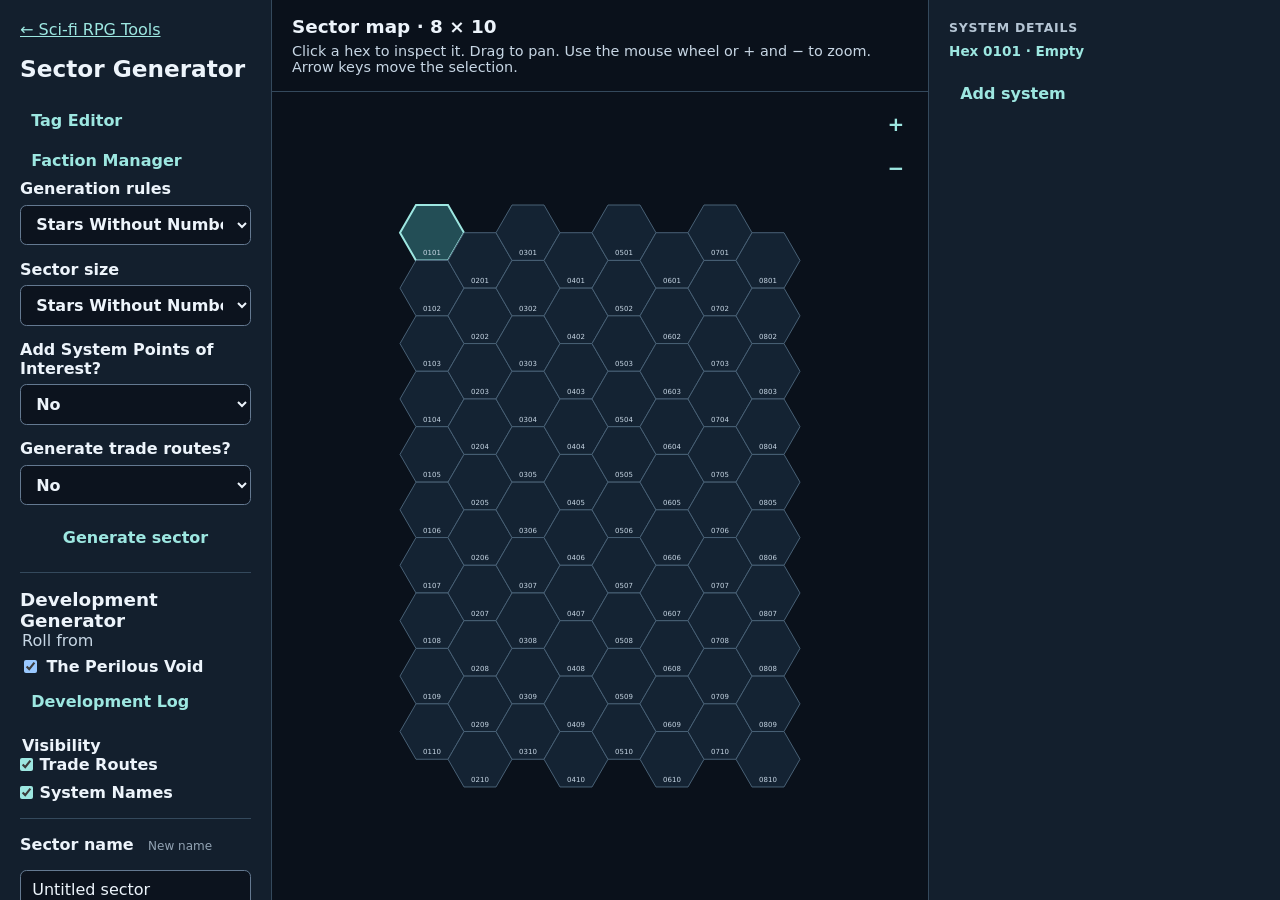
==== commit 71072722: "Group Development Generator controls in sector settings" ====
--- a/sector/index.html
+++ b/sector/index.html
@@ -64,8 +64,11 @@
       </div>
       <p id="generation-status" role="status"></p>
     </form>
-    <div id="development-settings"></div>
-    <button type="button" id="open-development-log">Development Log</button>
+    <section class="sector-files" aria-labelledby="development-heading">
+      <h2 id="development-heading">Development Generator</h2>
+      <div id="development-settings"></div>
+      <button type="button" id="open-development-log">Development Log</button>
+    </section>
     <fieldset class="panel map-visibility">
       <legend>Visibility</legend>
       <label><input id="show-trade-routes" type="checkbox" checked> <span id="route-visibility-label">Trade Routes</span></label>
--- a/style.css
+++ b/style.css
@@ -215,15 +215,15 @@
   gap: .2rem .55rem;
 }
 #world .has-reroll :is(input, select) { grid-column: 1 / -1; min-width: 0; }
-:is(#world, .tpv-world-locations) .reroll-action {
+:is(#world, .tpv-world-locations, .development-page) .reroll-action {
   justify-self: start;
   padding: .15rem .35rem;
   color: #92a3b3;
   font-size: .75rem;
   font-weight: 400;
 }
-:is(#world, .tpv-world-locations) .reroll-action:hover,
-:is(#world, .tpv-world-locations) .reroll-action:focus-visible { color: #edf4fb; }
+:is(#world, .tpv-world-locations, .development-page) .reroll-action:hover,
+:is(#world, .tpv-world-locations, .development-page) .reroll-action:focus-visible { color: #edf4fb; }
 
 .sector-details > h2 {
   color: #b5c5d4;
@@ -812,13 +812,14 @@
   border: 1px solid #647991;
   border-radius: .4rem;
 }
-.development-page button {
+.development-page button:not(.reroll-action) {
   color: #9de7e1;
   background: #192b3d;
   border: 1px solid #496176;
   cursor: pointer;
 }
-.development-page button:hover { background: #243e51; }
+.development-page button:not(.reroll-action):hover { background: #243e51; }
+.development-page .reroll-action { background: none; border: 0; cursor: pointer; }
 .development-output button { margin: .25rem .35rem .25rem 0; }
 .development-prompts { padding-inline-start: 1.2rem; }
 .development-prompts li { margin-block: .35rem; }
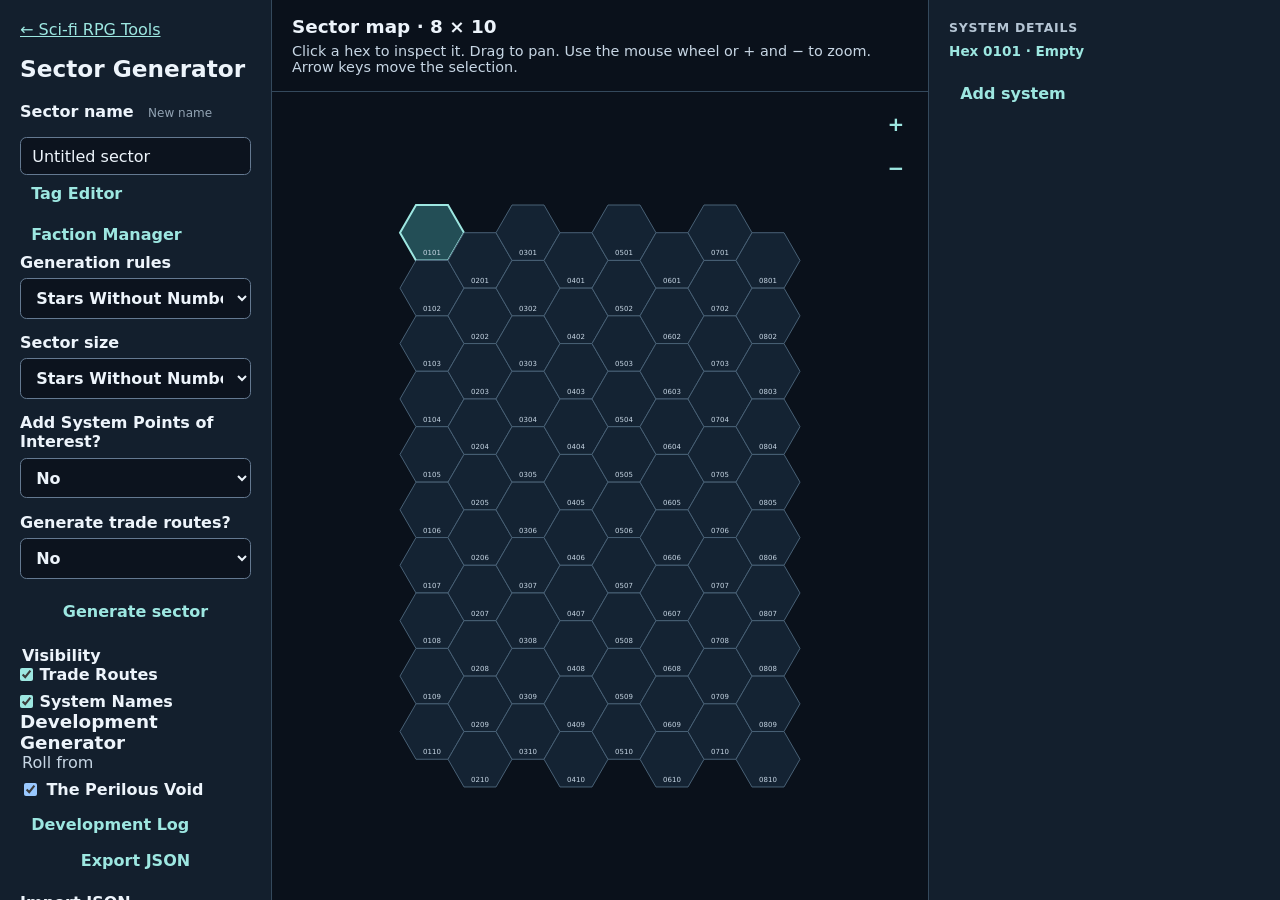
==== commit 1825febd: "Reorder sector settings sections" ====
--- a/sector/index.html
+++ b/sector/index.html
@@ -9,11 +9,18 @@
   <aside class="sector-options" aria-labelledby="sector-title">
     <nav><a href="../">← Sci-fi RPG Tools</a></nav>
     <h1 id="sector-title">Sector Generator</h1>
-    <nav class="sector-shortcuts" aria-label="Sector shortcuts">
+    <div class="panel sector-settings-section">
+      <div class="sector-name-heading">
+        <label for="sector-name">Sector name</label>
+        <button id="new-sector-name" type="button" aria-label="New name for sector">New name</button>
+      </div>
+      <input id="sector-name">
+    </div>
+    <nav class="sector-shortcuts sector-settings-section" aria-label="Sector shortcuts">
       <a class="sector-shortcut" href="tags.html" target="_blank" rel="noopener" aria-label="Tag Editor (opens in a new tab)">Tag Editor</a>
       <button type="button" id="faction-manager">Faction Manager</button>
     </nav>
-    <form id="setup" class="panel">
+    <form id="setup" class="panel sector-settings-section">
       <label>Generation rules
         <select id="rules"><option value="swn-revised">Stars Without Number Revised</option><option value="perilous-void">The Perilous Void</option></select>
       </label>
@@ -64,22 +71,19 @@
       </div>
       <p id="generation-status" role="status"></p>
     </form>
-    <section class="sector-files" aria-labelledby="development-heading">
+    <section class="sector-settings-section">
+      <fieldset class="panel map-visibility">
+        <legend>Visibility</legend>
+        <label><input id="show-trade-routes" type="checkbox" checked> <span id="route-visibility-label">Trade Routes</span></label>
+        <label><input id="show-system-names" type="checkbox" checked> System Names</label>
+      </fieldset>
+    </section>
+    <section class="sector-settings-section" aria-labelledby="development-heading">
       <h2 id="development-heading">Development Generator</h2>
       <div id="development-settings"></div>
       <button type="button" id="open-development-log">Development Log</button>
     </section>
-    <fieldset class="panel map-visibility">
-      <legend>Visibility</legend>
-      <label><input id="show-trade-routes" type="checkbox" checked> <span id="route-visibility-label">Trade Routes</span></label>
-      <label><input id="show-system-names" type="checkbox" checked> System Names</label>
-    </fieldset>
-    <div class="panel sector-files">
-      <div class="sector-name-heading">
-        <label for="sector-name">Sector name</label>
-        <button id="new-sector-name" type="button" aria-label="New name for sector">New name</button>
-      </div>
-      <input id="sector-name">
+    <div class="panel sector-settings-section">
       <button type="button" id="export-sector">Export JSON</button>
       <label>Import JSON <input id="import-sector" type="file" accept=".json,application/json"></label>
       <p id="file-status" role="status"></p>
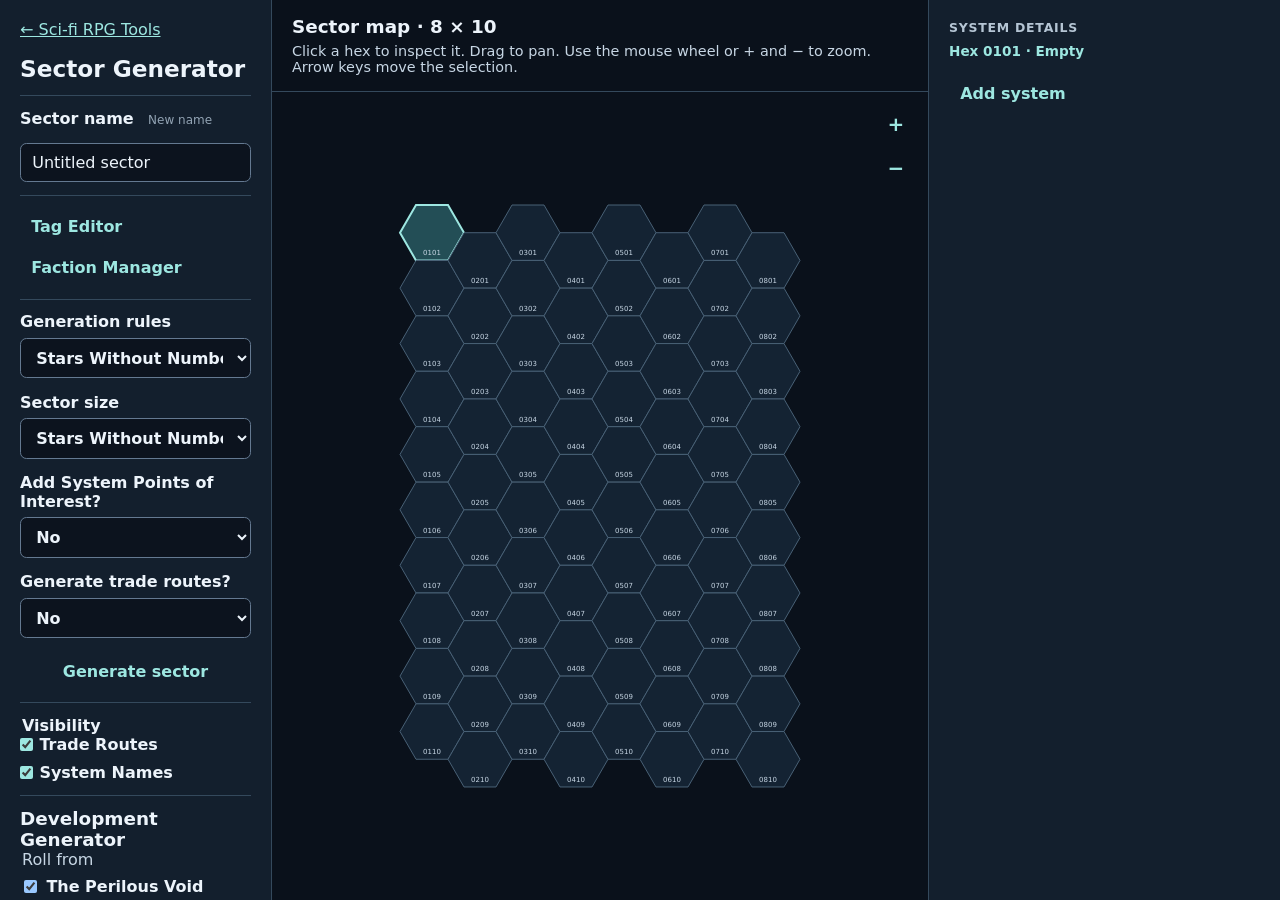
==== commit adfd6da6: "Organise the Sector Generator Details panel" ====
--- a/sector/index.html
+++ b/sector/index.html
@@ -112,8 +112,13 @@
   <aside class="sector-details" aria-labelledby="details-title">
     <h2 id="details-title">System details</h2>
     <output id="selection" aria-live="polite"></output>
+    <div id="details-location" aria-label="Current location" hidden></div>
+    <section id="details-factions" aria-label="Faction control and influence" hidden></section>
     <section id="world" aria-label="Selected hex editor"></section>
-    <section id="tpv-chart" hidden></section>
+    <details id="tpv-chart-navigation" open hidden>
+      <summary>Subsectors of interest</summary>
+      <section id="tpv-chart" hidden></section>
+    </details>
   </aside>
 </main>
 </html>
--- a/style.css
+++ b/style.css
@@ -99,7 +99,7 @@
 .sector-details { border-inline-start: 1px solid #34495c; }
 .sector-shortcuts { display: grid; justify-items: start; gap: .25rem; }
 .sector-shortcut { text-decoration: none; }
-.sector-options h1 { font-size: 1.45rem; margin: 1rem 0 1.25rem; }
+.sector-options h1 { font-size: 1.45rem; margin: 1rem 0 .8rem; }
 .sector-options .panel {
   display: grid;
   grid-template-columns: minmax(0, 1fr);
@@ -108,10 +108,12 @@
   background: transparent;
   border: 0;
 }
-.sector-options .sector-files {
-  border-top: 1px solid #34495c;
+.sector-options .sector-settings-section {
+  border: 0;
+  border-block-start: 1px solid #34495c;
   border-radius: 0;
-  padding-top: 1rem;
+  margin-block-start: .8rem;
+  padding-block-start: .8rem;
 }
 .sector-options label, #world label { min-width: 0; grid-template-columns: minmax(0, 1fr); }
 #replace-sector p { margin-top: 0; }
@@ -282,7 +284,7 @@
 }
 #trade-route-key { color: #edc68f; font-size: .85rem; }
 
-.sector-options .map-visibility { margin-top: 1rem; gap: .55rem 1rem; }
+.sector-options .map-visibility { margin: 0; gap: .55rem 1rem; }
 .map-visibility legend { font-weight: 600; }
 .map-visibility label, #tpv-start-control:not([hidden]), #tpv-swn-tags-control:not([hidden]) { display: flex; align-items: center; }
 .map-visibility input, #tpv-start, #tpv-swn-tags { width: auto; margin: 0; accent-color: #9de7e1; }
@@ -831,3 +833,41 @@
 @media (max-width: 43rem) {
   .development-standalone { grid-template-columns: 1fr; }
 }
+
+.profile-development .development-actions {
+  display: flex;
+  flex-wrap: wrap;
+  gap: .25rem .55rem;
+  margin-top: .5rem;
+}
+.profile-development .development-actions button {
+  margin: 0;
+  padding: .25rem 0;
+  font-size: .875rem;
+}
+.profile-development .development-log { margin-block: .25rem; }
+
+.profile-development .development-source {
+  color: #bdccda;
+  font-size: .75rem;
+  font-weight: 400;
+}
+
+#details-location { margin-block: .45rem; font-weight: 700; overflow-wrap: anywhere; }
+#details-factions, #tpv-chart-navigation, .details-tags:not(:empty),
+.sector-details #world > .tpv-jump-routes, .sector-details #world > .tpv-system-tags:not(:empty) {
+  width: 100%;
+  border-block-start: 1px solid #34495c;
+  padding-block-start: .55rem;
+}
+#details-factions { font-size: .88rem; line-height: 1.45; }
+#details-factions strong { color: #b5c5d4; }
+#tpv-chart-navigation { margin-block-start: .65rem; }
+#tpv-chart-navigation > summary { cursor: pointer; font-weight: 600; }
+.details-tags:empty, .tpv-system-tags:empty { display: none; }
+.sector-details:has(#details-location:not([hidden])) #world:not(:empty) {
+  border-block-start: 1px solid #34495c;
+  padding-block-start: .55rem;
+  margin-block-start: .55rem;
+}
+.sector-details #world > .tpv-jump-routes h4 { margin-block-start: 0; }
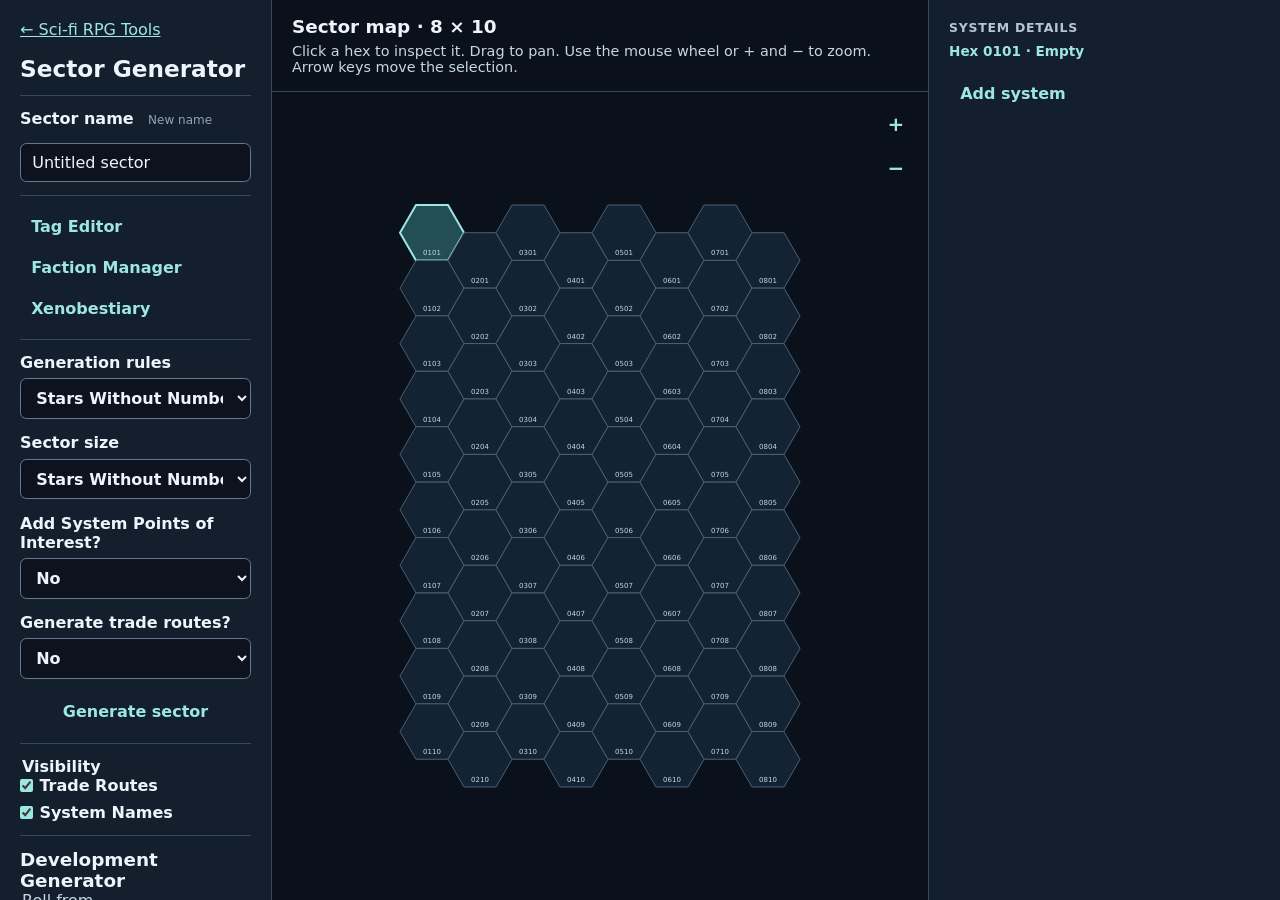
==== commit 33fcdee3: "Add a sector Xenobestiary with satellite links" ====
--- a/sector/index.html
+++ b/sector/index.html
@@ -19,6 +19,7 @@
     <nav class="sector-shortcuts sector-settings-section" aria-label="Sector shortcuts">
       <a class="sector-shortcut" href="tags.html" target="_blank" rel="noopener" aria-label="Tag Editor (opens in a new tab)">Tag Editor</a>
       <button type="button" id="faction-manager">Faction Manager</button>
+      <button type="button" id="xenobestiary">Xenobestiary</button>
     </nav>
     <form id="setup" class="panel sector-settings-section">
       <label>Generation rules
--- a/style.css
+++ b/style.css
@@ -871,3 +871,5 @@
   margin-block-start: .55rem;
 }
 .sector-details #world > .tpv-jump-routes h4 { margin-block-start: 0; }
+
+.sector-workspace .xenobestiary-link { padding: .1rem .2rem; text-align: start; }
